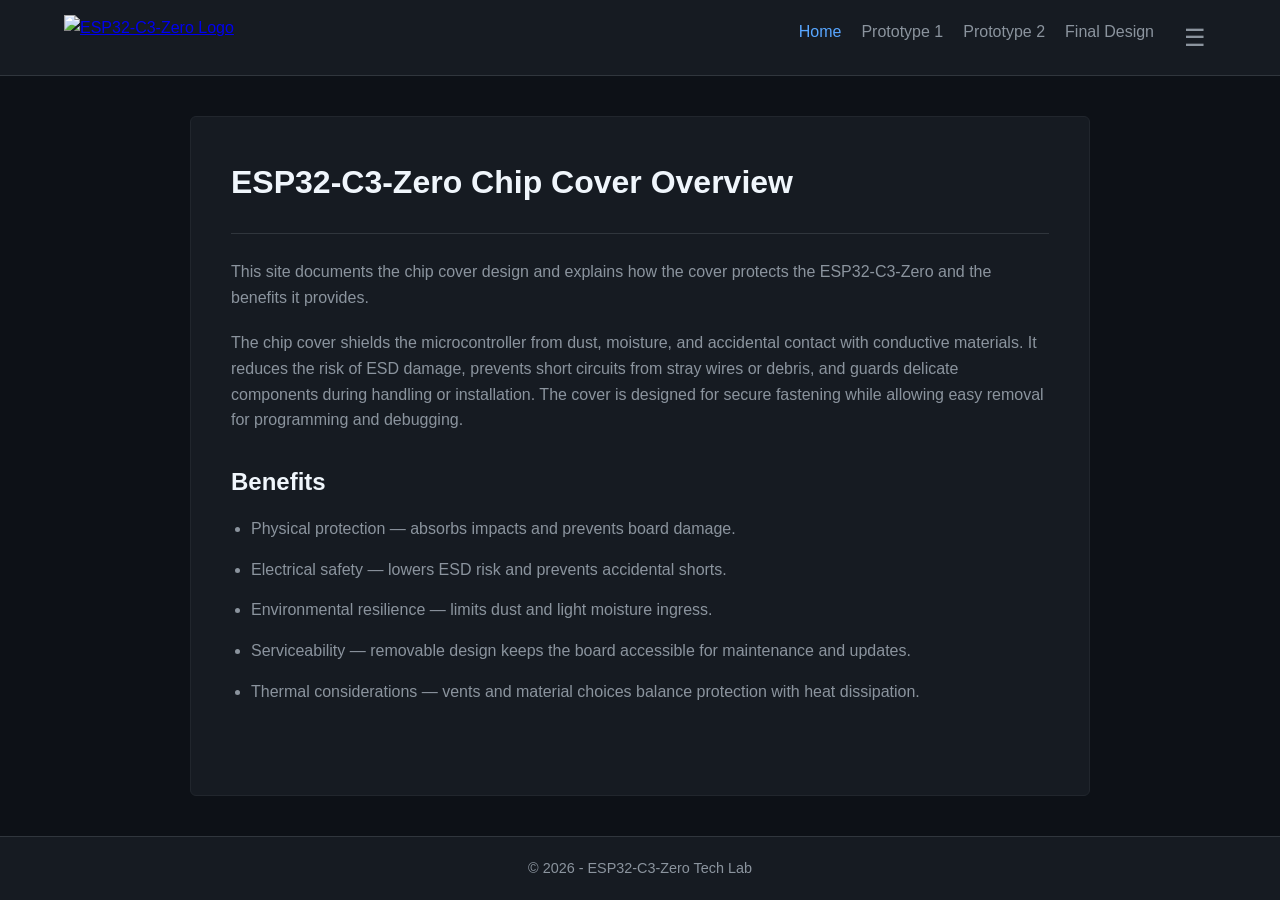
==== index.html @ 87757ff1 "Add files via upload" ====
<!DOCTYPE html>
<html lang="en">

<head>
    <meta charset="UTF-8">
    <meta name="viewport" content="width=device-width, initial-scale=1.0">
    <title>ESP32-C3-Zero Projects - Home</title>

    <link rel="stylesheet" href="./style.css">
</head>

<body>
    <nav>
        <div id="logo">
            <a href="index.html">
                <img src="./IMG/Gemini_Generated_Image_ad95shad95shad95.png" alt="ESP32-C3-Zero Logo">
            </a>
        </div>

        <ul>
            <li>
                <a href="index.html" class="active">Home</a>
            </li>

            <li>
                <a href="page2.html">Prototype 1</a>
            </li>

            <li>
                <a href="page3.html">Prototype 2</a>
            </li>
            
            <li>
                <a href="page4.html">Final Design</a>
            </li>
            <li class="settings-menu">
                <button class="menu-btn" onclick="toggleMenu()">☰</button>
                <div id="dropdownMenu" class="dropdown-content">
                    <a href="sitemap.html">Sitemap</a>
                </div>
            </li>
        </ul>
    </nav>

    <main>
        <div id="page">
            <section class="project-description">
                <h1>ESP32-C3-Zero Chip Cover Overview</h1>
                <hr>
                <p>This site documents the chip cover design and explains how the cover protects the ESP32-C3-Zero and the benefits it provides.</p>
                <p>The chip cover shields the microcontroller from dust, moisture, and accidental contact with conductive materials. It reduces the risk of ESD damage, prevents short circuits from stray wires or debris, and guards delicate components during handling or installation. The cover is designed for secure fastening while allowing easy removal for programming and debugging.</p>
                <h2>Benefits</h2>
                <ul>
                    <li>Physical protection — absorbs impacts and prevents board damage.</li>
                    <li>Electrical safety — lowers ESD risk and prevents accidental shorts.</li>
                    <li>Environmental resilience — limits dust and light moisture ingress.</li>
                    <li>Serviceability — removable design keeps the board accessible for maintenance and updates.</li>
                    <li>Thermal considerations — vents and material choices balance protection with heat dissipation.</li>
                </ul>
            </section>
        </div>
    </main>
    
    <footer>
        <p>
            &copy; 2026 - ESP32-C3-Zero Tech Lab
        </p>
    </footer>
    
    <script>
        function toggleMenu() {
            const menu = document.getElementById('dropdownMenu');
            menu.classList.toggle('show');
        }

        // Close menu when clicking outside
        document.addEventListener('click', function(event) {
            const menu = document.getElementById('dropdownMenu');
            const btn = document.querySelector('.menu-btn');
            if (!event.target.closest('.settings-menu')) {
                menu.classList.remove('show');
            }
        });
    </script>
</body>
</html>
---- style.css ----
/* Universal Reset */
* {
    margin: 0;
    padding: 0;
    box-sizing: border-box;
}

body {
    font-family: -apple-system, BlinkMacSystemFont, "Segoe UI", Roboto, Helvetica, Arial, sans-serif;
    background-color: #0d1117;
    color: #c9d1d9;
    line-height: 1.6;
    display: flex;
    flex-direction: column;
    min-height: 100vh;
}

/* Navigation Bar Styling */
nav {
    display: flex;
    justify-content: space-between;
    align-items: center;
    background-color: #161b22;
    padding: 15px 5%;
    border-bottom: 1px solid #30363d;
}

#logo img {
    height: 45px;
    width: auto;
    display: block;
    transition: transform 0.2s ease;
}

#logo img:hover {
    transform: scale(1.05);
}

nav ul {
    list-style: none;
    display: flex;
    gap: 20px;
}

nav ul li a {
    color: #8b949e;
    text-decoration: none;
    font-weight: 500;
    transition: color 0.2s ease;
}

nav ul li a:hover, nav ul li a.active {
    color: #58a6ff;
}

/* Settings Menu Button */
.menu-btn {
    background: none;
    border: none;
    color: #8b949e;
    font-size: 1.5rem;
    cursor: pointer;
    transition: color 0.2s ease;
    padding: 5px 10px;
}

.menu-btn:hover {
    color: #58a6ff;
}

/* Dropdown Menu Container */
.settings-menu {
    position: relative;
    display: inline-block;
}

.dropdown-content {
    display: none;
    position: absolute;
    right: 0;
    top: 100%;
    background-color: #0d1117;
    border: 1px solid #30363d;
    border-radius: 6px;
    min-width: 180px;
    box-shadow: 0 8px 16px rgba(0, 0, 0, 0.3);
    z-index: 1000;
    margin-top: 5px;
}

.dropdown-content.show {
    display: block;
}

.dropdown-content a {
    color: #8b949e;
    padding: 12px 16px;
    text-decoration: none;
    display: block;
    border: none;
    background: none;
    cursor: pointer;
    width: 100%;
    text-align: left;
    transition: background-color 0.2s ease, color 0.2s ease;
    font-size: 0.95rem;
}

.dropdown-content a:hover {
    background-color: #161b22;
    color: #58a6ff;
}

.dropdown-content a:first-child {
    border-radius: 6px 6px 0 0;
}

.dropdown-content a:last-child {
    border-radius: 0 0 6px 6px;
}

/* Layout Framework */
main {
    flex: 1;
    display: flex;
    justify-content: center;
    padding: 40px 5%;
}

#page {
    width: 100%;
    max-width: 900px;
    background-color: #161b22;
    border: 1px solid #21262d;
    border-radius: 6px;
    padding: 40px;
}

/* Project Description & Text Layout Styling */
.project-description h1 {
    color: #f0f6fc;
    font-size: 2rem;
    margin-bottom: 15px;
}

.project-description .subtitle {
    font-style: italic;
    color: #58a6ff;
    margin-top: -10px;
    margin-bottom: 20px;
}

.project-description p {
    color: #8b949e;
    margin-bottom: 20px;
}

.project-description hr {
    border: 0;
    height: 1px;
    background-color: #30363d;
    margin: 25px 0;
}

.project-description h2 {
    color: #f0f6fc;
    font-size: 1.5rem;
    margin-top: 30px;
    margin-bottom: 15px;
}

.project-description ul {
    margin-left: 20px;
    margin-top: 15px;
    color: #8b949e;
}

.project-description li {
    margin-bottom: 15px;
}

.project-description strong {
    color: #f0f6fc;
}

/* --- IMAGE GALLERY GRID (2x2) --- */
.image-gallery-grid {
    display: grid;
    grid-template-columns: repeat(2, 1fr); /* عمودين بجانب بعض */
    gap: 20px; /* مسافة بين الصور */
    margin: 30px 0;
}

/* Wrapper to hold and position the images nicely */
.reveal-frame {
    width: 100%;
    overflow: hidden;
    border-radius: 8px;
    border: 1px solid #30363d;
    background-color: #0d1117;
    display: flex;
    justify-content: center;
    align-items: center;
}

.scroll-reveal-img {
    width: 100%;
    height: auto;
    object-fit: contain;
    display: block;
    
    /* تأثير حركة السكرول للظهور التدريجي */
    animation: revealOnScroll linear both;
    animation-timeline: view();
    animation-range: entry 5% cover 30%;
}

/* حركة الأنيميشن: تظهر الصورة وتتحرك خفيف للأعلى */
@keyframes revealOnScroll {
    from {
        opacity: 0;
        transform: translateY(30px);
    }
    to {
        opacity: 1;
        transform: translateY(0);
    }
}

/* Responsive Design for Mobile Devices */
@media (max-width: 600px) {
    .image-gallery-grid {
        grid-template-columns: 1fr; /* على الموبايل بتصير الصور تحت بعض */
        gap: 15px;
    }
}

/* Footer Styling */
footer {
    background-color: #161b22;
    border-top: 1px solid #30363d;
    padding: 20px;
    text-align: center;
    font-size: 0.9rem;
    color: #8b949e;
}

/* Apolo frame used across pages */
.apolo-frame {
    width: 100%;
    overflow: hidden;
    border-radius: 8px;
    border: 1px solid #30363d;
    background-color: #0d1117;
    display: flex;
    flex-direction: column;
    gap: 12px;
    padding: 10px;
}
.apolo-frame img {
    width: 100%;
    height: auto;
    object-fit: contain;
    display: block;
}

/* Failure / analysis table */
.failure-table {
    width: 100%;
    border-collapse: collapse;
    margin-top: 15px;
}
.failure-table th,
.failure-table td {
    border: 1px solid #30363d;
    padding: 10px;
    text-align: left;
    color: #c9d1d9;
}
.failure-table th {
    background-color: #0d1117;
    color: #58a6ff;
}

/* Feedback form & table */
.feedback-section {
    margin-top: 30px;
}
.feedback-form {
    display: flex;
    flex-direction: column;
    gap: 10px;
}
.feedback-form label {
    display: flex;
    flex-direction: column;
    color: #8b949e;
}
.feedback-form input,
.feedback-form select,
.feedback-form textarea {
    padding: 8px;
    border-radius: 4px;
    border: 1px solid #30363d;
    background: #0d1117;
    color: #c9d1d9;
}
.feedback-form button {
    width: 160px;
    padding: 8px 12px;
    background: #58a6ff;
    color: #0d1117;
    border: none;
    border-radius: 6px;
    cursor: pointer;
}
.feedback-table {
    width: 100%;
    border-collapse: collapse;
    margin-top: 12px;
}
.feedback-table th,
.feedback-table td {
    border: 1px solid #30363d;
    padding: 8px;
    color: #c9d1d9;
}
.feedback-table th {
    background: #0d1117;
    color: #58a6ff;
}

@media (max-width: 600px) {
    .feedback-form button {
        width: 100%;
    }
}
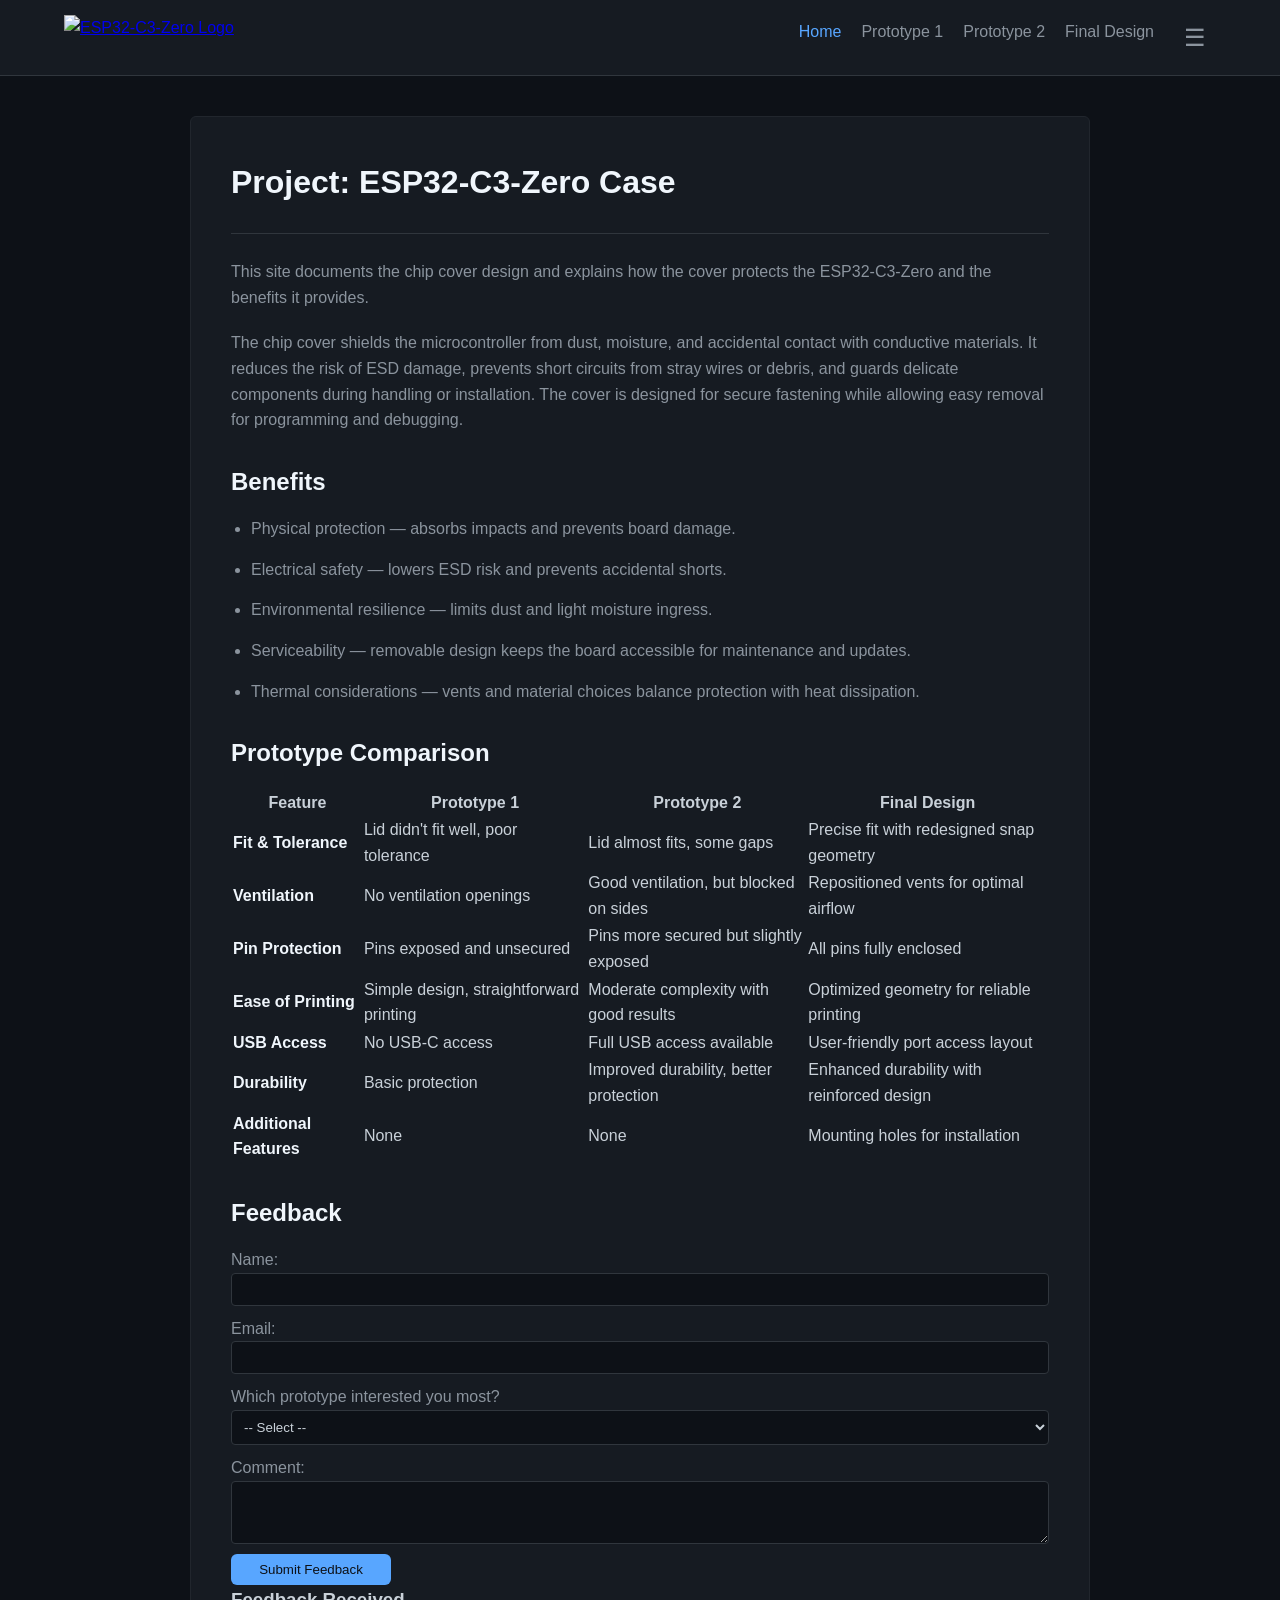
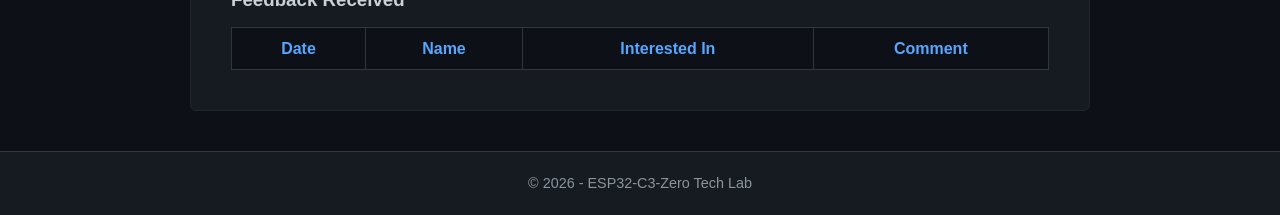
==== commit 755590bb: "Revise project overview and add feedback form Updated project description and added feedback section" ====
--- a/index.html
+++ b/index.html
@@ -45,7 +45,7 @@
     <main>
         <div id="page">
             <section class="project-description">
-                <h1>ESP32-C3-Zero Chip Cover Overview</h1>
+                <h1>Project: ESP32-C3-Zero Case</h1>
                 <hr>
                 <p>This site documents the chip cover design and explains how the cover protects the ESP32-C3-Zero and the benefits it provides.</p>
                 <p>The chip cover shields the microcontroller from dust, moisture, and accidental contact with conductive materials. It reduces the risk of ESD damage, prevents short circuits from stray wires or debris, and guards delicate components during handling or installation. The cover is designed for secure fastening while allowing easy removal for programming and debugging.</p>
@@ -57,6 +57,96 @@
                     <li>Serviceability — removable design keeps the board accessible for maintenance and updates.</li>
                     <li>Thermal considerations — vents and material choices balance protection with heat dissipation.</li>
                 </ul>
+                <h2>Prototype Comparison</h2>
+                <table class="comparison-table">
+                    <thead>
+                        <tr>
+                            <th>Feature</th>
+                            <th>Prototype 1</th>
+                            <th>Prototype 2</th>
+                            <th>Final Design</th>
+                        </tr>
+                    </thead>
+                    <tbody>
+                        <tr>
+                            <td><strong>Fit & Tolerance</strong></td>
+                            <td>Lid didn't fit well, poor tolerance</td>
+                            <td>Lid almost fits, some gaps</td>
+                            <td>Precise fit with redesigned snap geometry</td>
+                        </tr>
+                        <tr>
+                            <td><strong>Ventilation</strong></td>
+                            <td>No ventilation openings</td>
+                            <td>Good ventilation, but blocked on sides</td>
+                            <td>Repositioned vents for optimal airflow</td>
+                        </tr>
+                        <tr>
+                            <td><strong>Pin Protection</strong></td>
+                            <td>Pins exposed and unsecured</td>
+                            <td>Pins more secured but slightly exposed</td>
+                            <td>All pins fully enclosed</td>
+                        </tr>
+                        <tr>
+                            <td><strong>Ease of Printing</strong></td>
+                            <td>Simple design, straightforward printing</td>
+                            <td>Moderate complexity with good results</td>
+                            <td>Optimized geometry for reliable printing</td>
+                        </tr>
+                        <tr>
+                            <td><strong>USB Access</strong></td>
+                            <td>No USB-C access</td>
+                            <td>Full USB access available</td>
+                            <td>User-friendly port access layout</td>
+                        </tr>
+                        <tr>
+                            <td><strong>Durability</strong></td>
+                            <td>Basic protection</td>
+                            <td>Improved durability, better protection</td>
+                            <td>Enhanced durability with reinforced design</td>
+                        </tr>
+                        <tr>
+                            <td><strong>Additional Features</strong></td>
+                            <td>None</td>
+                            <td>None</td>
+                            <td>Mounting holes for installation</td>
+                        </tr>
+                    </tbody>
+                </table>
+                     <div class="feedback-section">
+                    <h2>Feedback</h2>
+                    <form id="feedbackForm" class="feedback-form">
+                        <label>Name:
+                            <input type="text" name="name" required>
+                        </label>
+                        <label>Email:
+                            <input type="email" name="email">
+                        </label>
+                        <label>Which prototype interested you most?
+                            <select name="prototypeInterest">
+                                <option value="">-- Select --</option>
+                                <option value="Prototype 1">Prototype 1</option>
+                                <option value="Prototype 2">Prototype 2</option>
+                                <option value="Final Design">Final Design</option>
+                            </select>
+                        </label>
+                        <label>Comment:
+                            <textarea name="comment" rows="3" required></textarea>
+                        </label>
+                        <button type="submit">Submit Feedback</button>
+                    </form>
+                    <h3>Feedback Received</h3>
+                    <table id="feedbackTable" class="feedback-table">
+                        <thead>
+                            <tr>
+                                <th>Date</th>
+                                <th>Name</th>
+                                <th>Interested In</th>
+                                <th>Comment</th>
+                            </tr>
+                        </thead>
+                        <tbody></tbody>
+                    </table>
+                </div>
             </section>
         </div>
     </main>
@@ -67,6 +157,8 @@
         </p>
     </footer>
     
+    <script src="./feedback.js"></script>
+    <script>initFeedback("home");</script>
     <script>
         function toggleMenu() {
             const menu = document.getElementById('dropdownMenu');
@@ -83,4 +175,4 @@
         });
     </script>
 </body>
-</html>+</html>
